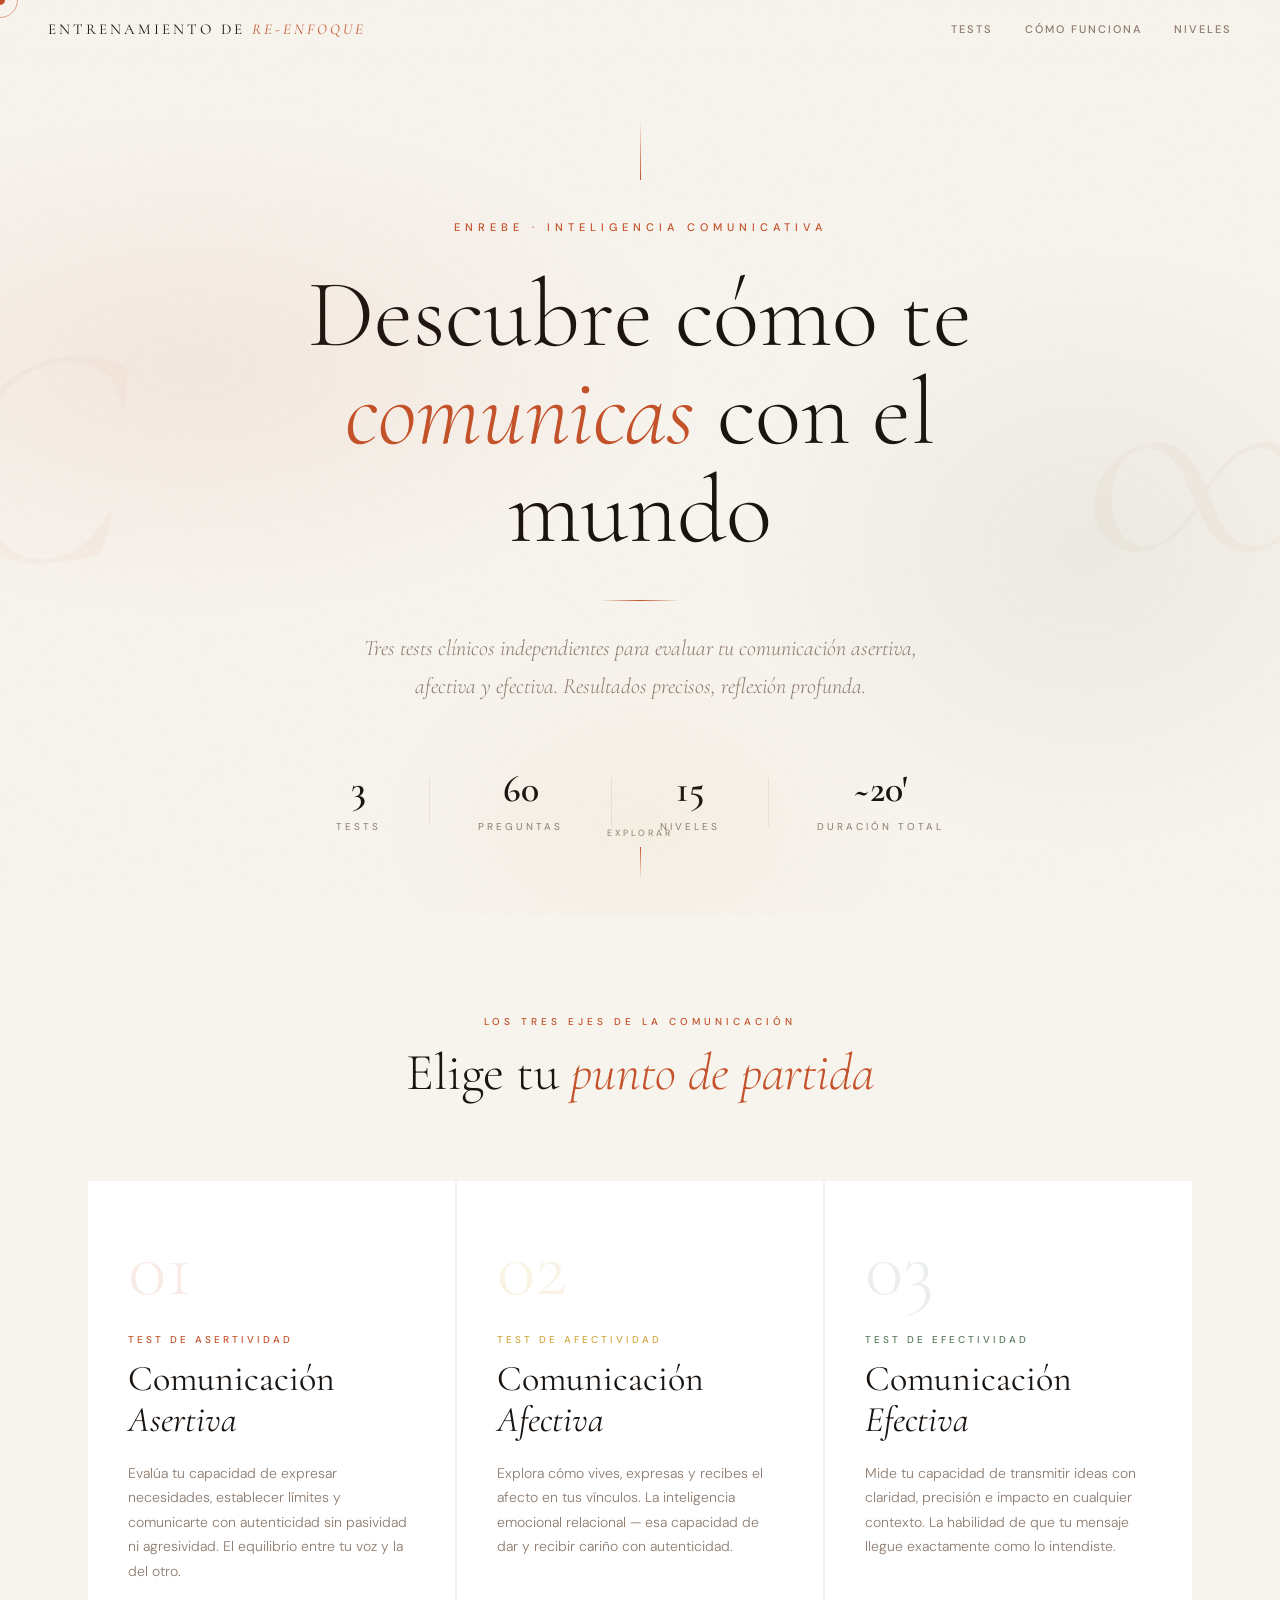
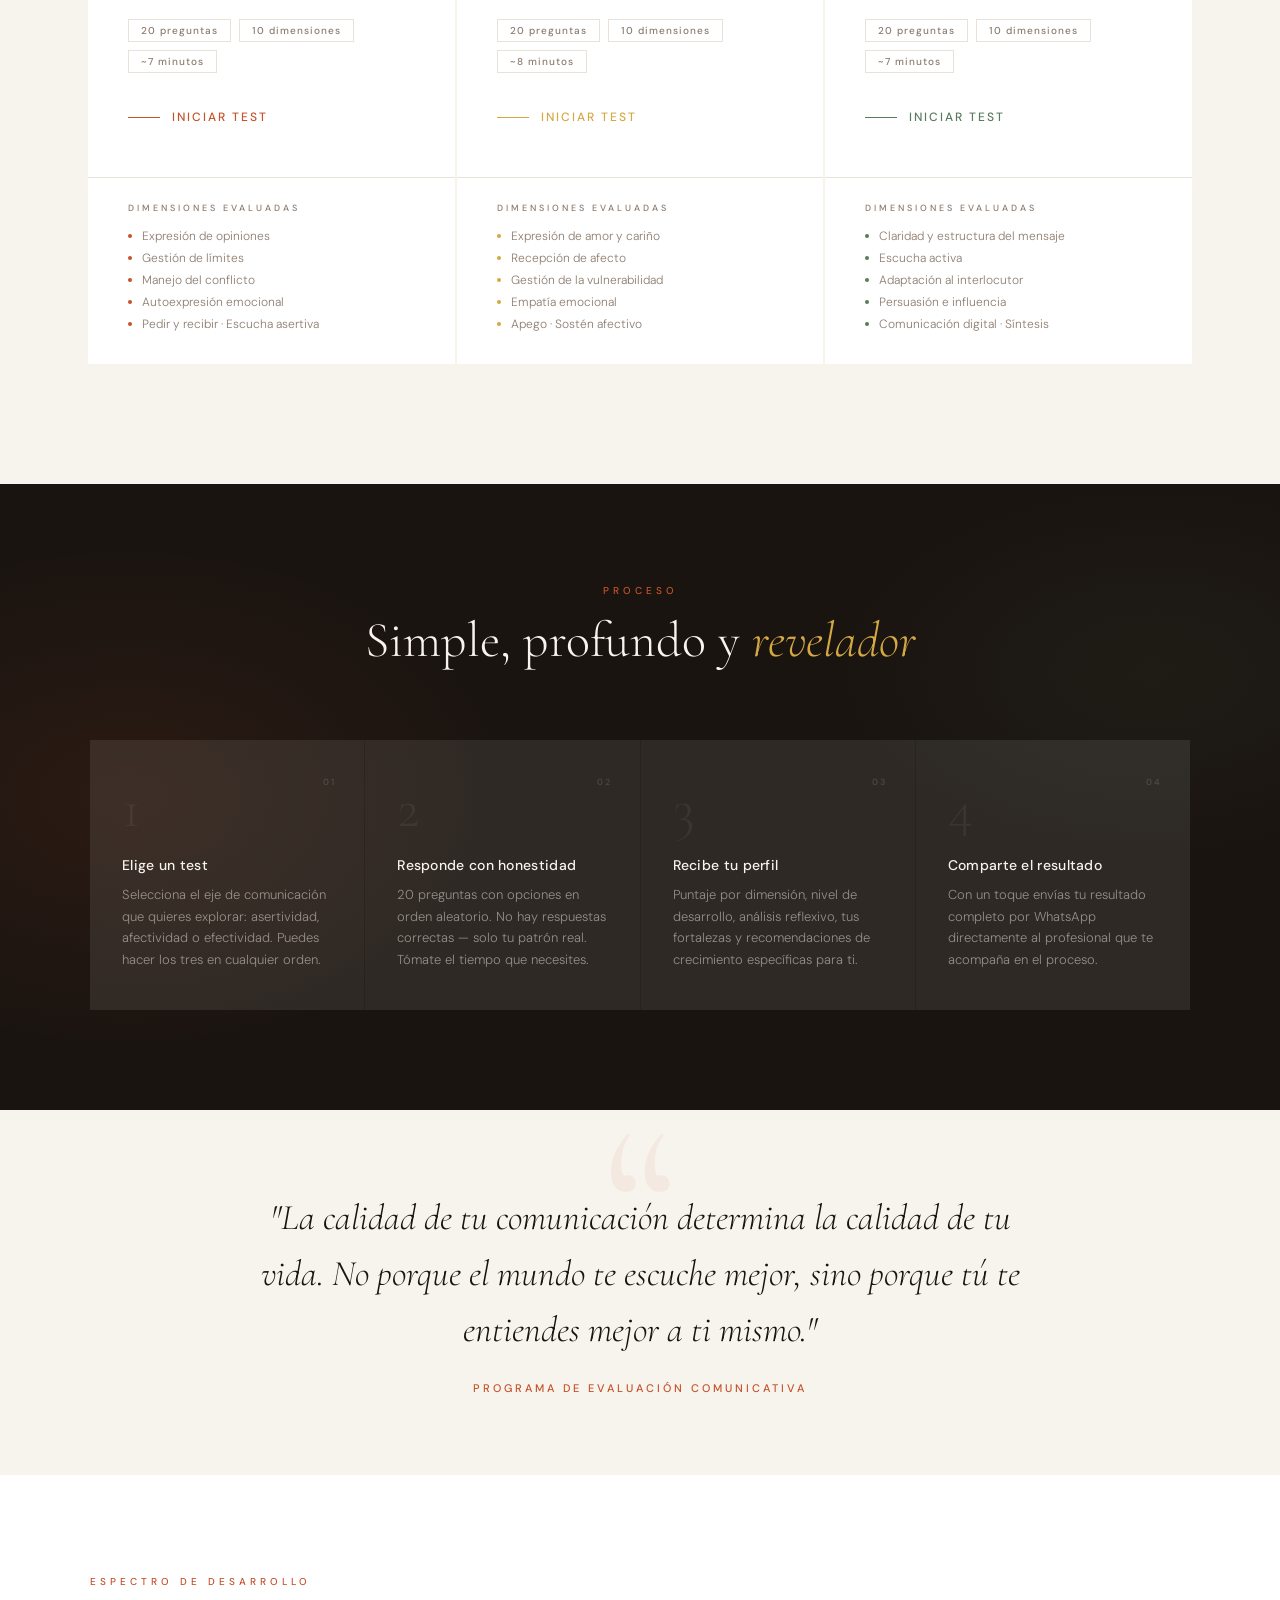
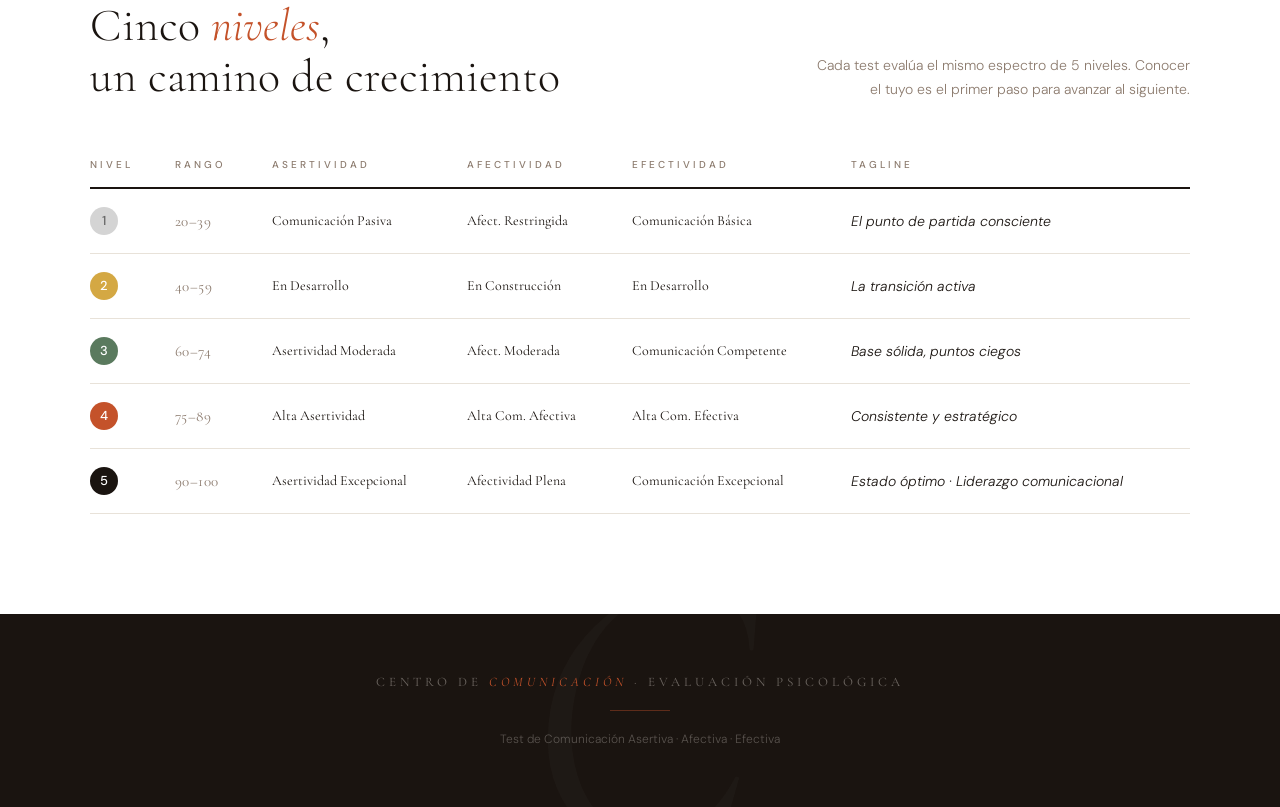
==== index.html @ 7936d334 "Add files via upload" ====
<!DOCTYPE html>
<html lang="es">
<head>
<meta charset="UTF-8">
<meta name="viewport" content="width=device-width, initial-scale=1.0">
<title>Centro de Evaluación · Comunicación</title>
<link href="https://fonts.googleapis.com/css2?family=Cormorant+Garamond:ital,wght@0,300;0,400;0,600;1,300;1,400;1,600&family=DM+Sans:opsz,wght@9..40,300;9..40,400;9..40,500&display=swap" rel="stylesheet">
<style>
  :root {
    --cream:     #F7F3ED;
    --ink:       #1A1410;
    --rust:      #C4522A;
    --sage:      #5A7A5E;
    --gold:      #D4A843;
    --mist:      #E8E2D9;
    --warm-gray: #8C7B6E;
    --white:     #FFFFFF;
  }

  *, *::before, *::after { margin: 0; padding: 0; box-sizing: border-box; }
  html { scroll-behavior: smooth; }

  body {
    font-family: 'DM Sans', sans-serif;
    background: var(--cream);
    color: var(--ink);
    overflow-x: hidden;
    cursor: none;
  }

  /* ── CUSTOM CURSOR ── */
  .cursor {
    position: fixed;
    width: 10px; height: 10px;
    background: var(--rust);
    border-radius: 50%;
    pointer-events: none;
    z-index: 9999;
    transform: translate(-50%, -50%);
    transition: transform 0.1s, width 0.3s, height 0.3s, background 0.3s;
    mix-blend-mode: multiply;
  }

  .cursor-ring {
    position: fixed;
    width: 36px; height: 36px;
    border: 1.5px solid var(--rust);
    border-radius: 50%;
    pointer-events: none;
    z-index: 9998;
    transform: translate(-50%, -50%);
    transition: transform 0.18s ease-out, width 0.3s, height 0.3s, opacity 0.3s;
    opacity: 0.5;
  }

  body:hover .cursor { opacity: 1; }

  /* ── GRAIN OVERLAY ── */
  body::before {
    content: '';
    position: fixed;
    inset: 0;
    background-image: url("data:image/svg+xml,%3Csvg viewBox='0 0 256 256' xmlns='http://www.w3.org/2000/svg'%3E%3Cfilter id='noise'%3E%3CfeTurbulence type='fractalNoise' baseFrequency='0.9' numOctaves='4' stitchTiles='stitch'/%3E%3C/filter%3E%3Crect width='100%25' height='100%25' filter='url(%23noise)' opacity='0.03'/%3E%3C/svg%3E");
    pointer-events: none;
    z-index: 1000;
    opacity: 0.4;
  }

  /* ── TOP BAR ── */
  .top-bar {
    position: fixed;
    top: 0; left: 0; right: 0;
    z-index: 100;
    display: flex;
    justify-content: space-between;
    align-items: center;
    padding: 20px 48px;
    background: rgba(247,243,237,0.85);
    backdrop-filter: blur(12px);
    border-bottom: 1px solid transparent;
    transition: border-color 0.4s;
  }

  .top-bar.scrolled { border-bottom-color: var(--mist); }

  .brand {
    font-family: 'Cormorant Garamond', serif;
    font-size: 15px;
    font-weight: 400;
    letter-spacing: 3px;
    text-transform: uppercase;
    color: var(--ink);
    text-decoration: none;
  }

  .brand em { color: var(--rust); font-style: italic; }

  .top-nav {
    display: flex;
    gap: 32px;
    align-items: center;
  }

  .top-nav a {
    font-size: 11px;
    font-weight: 500;
    letter-spacing: 2px;
    text-transform: uppercase;
    color: var(--warm-gray);
    text-decoration: none;
    transition: color 0.2s;
  }

  .top-nav a:hover { color: var(--rust); }

  /* ── HERO ── */
  .hero {
    min-height: 100vh;
    display: flex;
    flex-direction: column;
    justify-content: center;
    align-items: center;
    text-align: center;
    padding: 120px 24px 80px;
    position: relative;
    overflow: hidden;
  }

  /* Radial atmosphere */
  .hero::after {
    content: '';
    position: absolute;
    inset: 0;
    background:
      radial-gradient(ellipse 70% 50% at 15% 40%, rgba(196,82,42,0.07) 0%, transparent 55%),
      radial-gradient(ellipse 50% 60% at 85% 60%, rgba(90,122,94,0.07) 0%, transparent 55%),
      radial-gradient(ellipse 40% 40% at 50% 90%, rgba(212,168,67,0.05) 0%, transparent 50%);
    pointer-events: none;
  }

  /* Large decorative letters */
  .hero-deco {
    position: absolute;
    font-family: 'Cormorant Garamond', serif;
    font-size: clamp(180px, 25vw, 340px);
    font-weight: 300;
    font-style: italic;
    color: rgba(196,82,42,0.04);
    pointer-events: none;
    line-height: 1;
    user-select: none;
    top: 50%;
    transform: translateY(-50%);
  }

  .hero-deco.l { left: -60px; }
  .hero-deco.r { right: -40px; }

  /* Vertical ornament lines */
  .hero-line {
    width: 1px;
    height: 60px;
    background: linear-gradient(to bottom, transparent, var(--rust));
    margin: 0 auto 40px;
    opacity: 0;
    animation: fadeIn 1s 0.2s forwards;
  }

  .hero-eyebrow {
    font-size: 11px;
    font-weight: 500;
    letter-spacing: 5px;
    text-transform: uppercase;
    color: var(--rust);
    margin-bottom: 32px;
    opacity: 0;
    animation: fadeUp 0.9s 0.4s forwards;
    position: relative;
  }

  .hero-title {
    font-family: 'Cormorant Garamond', serif;
    font-size: clamp(48px, 8vw, 96px);
    font-weight: 300;
    line-height: 1.02;
    color: var(--ink);
    max-width: 820px;
    margin-bottom: 12px;
    opacity: 0;
    animation: fadeUp 0.9s 0.6s forwards;
    position: relative;
  }

  .hero-title em {
    font-style: italic;
    color: var(--rust);
  }

  .hero-divider {
    width: 80px;
    height: 1px;
    background: linear-gradient(to right, transparent, var(--rust), transparent);
    margin: 28px auto;
    opacity: 0;
    animation: fadeIn 0.9s 0.8s forwards;
  }

  .hero-sub {
    font-family: 'Cormorant Garamond', serif;
    font-size: clamp(17px, 2.5vw, 22px);
    font-style: italic;
    font-weight: 300;
    color: var(--warm-gray);
    max-width: 560px;
    line-height: 1.75;
    margin-bottom: 64px;
    opacity: 0;
    animation: fadeUp 0.9s 0.9s forwards;
    position: relative;
  }

  .hero-stats {
    display: flex;
    gap: 48px;
    align-items: center;
    opacity: 0;
    animation: fadeUp 0.9s 1.1s forwards;
    position: relative;
  }

  .stat { text-align: center; }

  .stat-num {
    font-family: 'Cormorant Garamond', serif;
    font-size: 38px;
    font-weight: 600;
    color: var(--ink);
    display: block;
    line-height: 1;
    margin-bottom: 6px;
  }

  .stat-label {
    font-size: 10px;
    letter-spacing: 3px;
    text-transform: uppercase;
    color: var(--warm-gray);
  }

  .stat-sep {
    width: 1px;
    height: 48px;
    background: var(--mist);
  }

  /* Scroll indicator */
  .scroll-hint {
    position: absolute;
    bottom: 36px;
    left: 50%;
    transform: translateX(-50%);
    display: flex;
    flex-direction: column;
    align-items: center;
    gap: 8px;
    opacity: 0;
    animation: fadeIn 1s 1.8s forwards;
  }

  .scroll-hint span {
    font-size: 9px;
    letter-spacing: 3px;
    text-transform: uppercase;
    color: var(--warm-gray);
  }

  .scroll-arrow {
    width: 1px;
    height: 32px;
    background: linear-gradient(to bottom, var(--rust), transparent);
    animation: scrollPulse 1.8s ease-in-out infinite;
  }

  /* ── TESTS SECTION ── */
  .tests-section {
    padding: 100px 48px 120px;
    max-width: 1200px;
    margin: 0 auto;
  }

  .section-header {
    text-align: center;
    margin-bottom: 80px;
  }

  .section-tag {
    font-size: 10px;
    font-weight: 500;
    letter-spacing: 4px;
    text-transform: uppercase;
    color: var(--rust);
    display: block;
    margin-bottom: 16px;
  }

  .section-title {
    font-family: 'Cormorant Garamond', serif;
    font-size: clamp(32px, 5vw, 52px);
    font-weight: 300;
    color: var(--ink);
    line-height: 1.1;
  }

  .section-title em { font-style: italic; color: var(--rust); }

  /* Cards grid */
  .cards-grid {
    display: grid;
    grid-template-columns: repeat(3, 1fr);
    gap: 2px;
  }

  /* Individual test card */
  .test-card {
    position: relative;
    background: var(--white);
    overflow: hidden;
    cursor: none;
    text-decoration: none;
    color: inherit;
    display: flex;
    flex-direction: column;
    transition: transform 0.5s cubic-bezier(0.2, 0, 0, 1);
  }

  .test-card:hover { transform: translateY(-6px); z-index: 2; }

  /* Accent top border — color per card */
  .test-card::before {
    content: '';
    position: absolute;
    top: 0; left: 0; right: 0;
    height: 4px;
    transform: scaleX(0);
    transform-origin: left;
    transition: transform 0.5s cubic-bezier(0.2, 0, 0, 1);
  }

  .test-card:hover::before { transform: scaleX(1); }

  .card-rust::before { background: var(--rust); }
  .card-gold::before { background: var(--gold); }
  .card-sage::before { background: var(--sage); }

  /* Card inner padding */
  .card-inner {
    padding: 48px 40px 52px;
    flex: 1;
    display: flex;
    flex-direction: column;
  }

  /* Card number */
  .card-num {
    font-family: 'Cormorant Garamond', serif;
    font-size: 80px;
    font-weight: 300;
    line-height: 1;
    margin-bottom: 24px;
    transition: color 0.3s;
  }

  .card-rust .card-num { color: rgba(196,82,42,0.12); }
  .card-gold .card-num { color: rgba(212,168,67,0.14); }
  .card-sage .card-num { color: rgba(90,122,94,0.12); }

  .test-card:hover .card-rust .card-num { color: rgba(196,82,42,0.22); }
  .test-card:hover .card-gold .card-num { color: rgba(212,168,67,0.24); }
  .test-card:hover .card-sage .card-num { color: rgba(90,122,94,0.22); }

  /* Card label */
  .card-label {
    font-size: 10px;
    font-weight: 500;
    letter-spacing: 3px;
    text-transform: uppercase;
    margin-bottom: 12px;
    transition: color 0.3s;
  }

  .card-rust .card-label { color: var(--rust); }
  .card-gold .card-label { color: var(--gold); }
  .card-sage .card-label { color: var(--sage); }

  /* Card title */
  .card-title {
    font-family: 'Cormorant Garamond', serif;
    font-size: clamp(26px, 3vw, 36px);
    font-weight: 400;
    line-height: 1.15;
    color: var(--ink);
    margin-bottom: 20px;
  }

  .card-title em { font-style: italic; }

  /* Card description */
  .card-desc {
    font-size: 14px;
    font-weight: 300;
    color: var(--warm-gray);
    line-height: 1.75;
    flex: 1;
    margin-bottom: 36px;
  }

  /* Card meta pills */
  .card-meta {
    display: flex;
    gap: 8px;
    flex-wrap: wrap;
    margin-bottom: 36px;
  }

  .meta-tag {
    font-size: 10px;
    font-weight: 500;
    letter-spacing: 1px;
    padding: 4px 12px;
    border: 1px solid var(--mist);
    color: var(--warm-gray);
  }

  /* Card CTA */
  .card-cta {
    display: flex;
    align-items: center;
    gap: 12px;
    font-size: 12px;
    font-weight: 500;
    letter-spacing: 2px;
    text-transform: uppercase;
  }

  .card-rust .card-cta { color: var(--rust); }
  .card-gold .card-cta { color: var(--gold); }
  .card-sage .card-cta { color: var(--sage); }

  .cta-line {
    height: 1px;
    width: 32px;
    transition: width 0.4s cubic-bezier(0.2, 0, 0, 1);
  }

  .card-rust .cta-line { background: var(--rust); }
  .card-gold .cta-line { background: var(--gold); }
  .card-sage .cta-line { background: var(--sage); }

  .test-card:hover .cta-line { width: 56px; }

  /* Card dimensions list */
  .card-dims {
    border-top: 1px solid var(--mist);
    padding: 24px 40px 32px;
  }

  .dims-title {
    font-size: 9px;
    font-weight: 500;
    letter-spacing: 3px;
    text-transform: uppercase;
    color: var(--warm-gray);
    margin-bottom: 14px;
  }

  .dims-list {
    display: flex;
    flex-direction: column;
    gap: 6px;
  }

  .dim-item {
    display: flex;
    align-items: center;
    gap: 10px;
    font-size: 12px;
    color: var(--warm-gray);
    font-weight: 300;
  }

  .dim-dot {
    width: 4px; height: 4px;
    border-radius: 50%;
    flex-shrink: 0;
  }

  .card-rust .dim-dot { background: var(--rust); }
  .card-gold .dim-dot { background: var(--gold); }
  .card-sage .dim-dot { background: var(--sage); }

  /* ── HOW IT WORKS ── */
  .how-section {
    background: var(--ink);
    padding: 100px 48px;
    position: relative;
    overflow: hidden;
  }

  .how-section::before {
    content: '';
    position: absolute;
    inset: 0;
    background:
      radial-gradient(ellipse 60% 80% at 10% 50%, rgba(196,82,42,0.1) 0%, transparent 50%),
      radial-gradient(ellipse 50% 60% at 90% 30%, rgba(90,122,94,0.08) 0%, transparent 50%);
    pointer-events: none;
  }

  .how-inner {
    max-width: 1100px;
    margin: 0 auto;
    position: relative;
  }

  .how-header {
    text-align: center;
    margin-bottom: 72px;
  }

  .how-tag {
    font-size: 10px;
    font-weight: 500;
    letter-spacing: 4px;
    text-transform: uppercase;
    color: var(--rust);
    display: block;
    margin-bottom: 16px;
  }

  .how-title {
    font-family: 'Cormorant Garamond', serif;
    font-size: clamp(30px, 4.5vw, 50px);
    font-weight: 300;
    color: var(--cream);
    line-height: 1.1;
  }

  .how-title em { font-style: italic; color: var(--gold); }

  .steps-row {
    display: grid;
    grid-template-columns: repeat(4, 1fr);
    gap: 1px;
    background: rgba(255,255,255,0.06);
  }

  .step-block {
    background: rgba(255,255,255,0.03);
    padding: 40px 32px;
    position: relative;
    transition: background 0.3s;
  }

  .step-block:hover { background: rgba(255,255,255,0.07); }

  .step-n {
    font-family: 'Cormorant Garamond', serif;
    font-size: 56px;
    font-weight: 300;
    color: rgba(255,255,255,0.06);
    line-height: 1;
    margin-bottom: 20px;
  }

  .step-title {
    font-size: 14px;
    font-weight: 500;
    color: var(--cream);
    margin-bottom: 10px;
    letter-spacing: 0.3px;
  }

  .step-desc {
    font-size: 13px;
    font-weight: 300;
    color: rgba(232,226,217,0.55);
    line-height: 1.65;
  }

  .step-block::after {
    content: attr(data-num);
    position: absolute;
    top: 36px; right: 28px;
    font-size: 9px;
    font-weight: 500;
    letter-spacing: 2px;
    color: rgba(255,255,255,0.15);
  }

  /* ── QUOTE BAND ── */
  .quote-band {
    padding: 80px 48px;
    background: var(--cream);
    text-align: center;
    position: relative;
  }

  .quote-band::before {
    content: '\201C';
    position: absolute;
    font-family: 'Cormorant Garamond', serif;
    font-size: 240px;
    font-weight: 300;
    color: rgba(196,82,42,0.06);
    top: -20px;
    left: 50%;
    transform: translateX(-50%);
    line-height: 1;
    pointer-events: none;
  }

  .quote-text {
    font-family: 'Cormorant Garamond', serif;
    font-size: clamp(22px, 3.5vw, 36px);
    font-style: italic;
    font-weight: 300;
    color: var(--ink);
    max-width: 760px;
    margin: 0 auto 24px;
    line-height: 1.55;
    position: relative;
  }

  .quote-author {
    font-size: 11px;
    font-weight: 500;
    letter-spacing: 3px;
    text-transform: uppercase;
    color: var(--rust);
  }

  /* ── LEVELS SECTION ── */
  .levels-section {
    padding: 100px 48px;
    background: var(--white);
  }

  .levels-inner {
    max-width: 1100px;
    margin: 0 auto;
  }

  .levels-header {
    display: flex;
    justify-content: space-between;
    align-items: flex-end;
    margin-bottom: 56px;
    gap: 32px;
  }

  .levels-header-left .section-tag { margin-bottom: 12px; }

  .levels-title {
    font-family: 'Cormorant Garamond', serif;
    font-size: clamp(28px, 4vw, 46px);
    font-weight: 300;
    color: var(--ink);
    line-height: 1.1;
  }

  .levels-title em { font-style: italic; color: var(--rust); }

  .levels-desc {
    font-size: 14px;
    font-weight: 300;
    color: var(--warm-gray);
    max-width: 380px;
    line-height: 1.75;
    text-align: right;
  }

  .levels-table {
    width: 100%;
    border-collapse: collapse;
  }

  .levels-table thead tr {
    border-bottom: 2px solid var(--ink);
  }

  .levels-table th {
    font-size: 10px;
    font-weight: 500;
    letter-spacing: 3px;
    text-transform: uppercase;
    color: var(--warm-gray);
    padding: 0 16px 16px;
    text-align: left;
  }

  .levels-table th:first-child { padding-left: 0; }

  .levels-table tbody tr {
    border-bottom: 1px solid var(--mist);
    transition: background 0.2s;
  }

  .levels-table tbody tr:hover { background: var(--cream); }

  .levels-table td {
    padding: 18px 16px;
    font-size: 14px;
    color: var(--ink);
    vertical-align: middle;
  }

  .levels-table td:first-child { padding-left: 0; }

  .level-num-badge {
    display: inline-flex;
    align-items: center;
    justify-content: center;
    width: 28px; height: 28px;
    border-radius: 50%;
    font-size: 13px;
    font-weight: 500;
    color: white;
  }

  .range-pill {
    display: inline-block;
    font-family: 'Cormorant Garamond', serif;
    font-size: 15px;
    font-weight: 400;
    color: var(--warm-gray);
    letter-spacing: 0.5px;
  }

  .level-name-cell {
    font-family: 'Cormorant Garamond', serif;
    font-size: 17px;
    font-weight: 400;
  }

  .level-desc-cell {
    font-size: 13px;
    font-weight: 300;
    color: var(--warm-gray);
    font-style: italic;
  }

  /* ── FOOTER ── */
  .footer {
    background: var(--ink);
    padding: 60px 48px;
    text-align: center;
    position: relative;
    overflow: hidden;
  }

  .footer::before {
    content: 'C';
    position: absolute;
    font-family: 'Cormorant Garamond', serif;
    font-size: 400px;
    font-weight: 300;
    font-style: italic;
    color: rgba(255,255,255,0.02);
    top: 50%; left: 50%;
    transform: translate(-50%,-50%);
    pointer-events: none;
    line-height: 1;
  }

  .footer-brand {
    font-family: 'Cormorant Garamond', serif;
    font-size: 13px;
    letter-spacing: 4px;
    text-transform: uppercase;
    color: rgba(232,226,217,0.4);
    margin-bottom: 12px;
    position: relative;
  }

  .footer-brand em { color: var(--rust); font-style: italic; }

  .footer-line {
    width: 60px;
    height: 1px;
    background: rgba(196,82,42,0.4);
    margin: 20px auto;
  }

  .footer-note {
    font-size: 12px;
    font-weight: 300;
    color: rgba(232,226,217,0.3);
    position: relative;
  }

  /* ── ANIMATIONS ── */
  @keyframes fadeUp {
    from { opacity: 0; transform: translateY(24px); }
    to   { opacity: 1; transform: translateY(0); }
  }

  @keyframes fadeIn {
    from { opacity: 0; }
    to   { opacity: 1; }
  }

  @keyframes scrollPulse {
    0%, 100% { opacity: 0.3; transform: scaleY(0.8); }
    50%       { opacity: 1;   transform: scaleY(1); }
  }

  /* Reveal on scroll */
  .reveal {
    opacity: 0;
    transform: translateY(32px);
    transition: opacity 0.8s cubic-bezier(0.2,0,0,1), transform 0.8s cubic-bezier(0.2,0,0,1);
  }

  .reveal.visible {
    opacity: 1;
    transform: translateY(0);
  }

  .reveal-delay-1 { transition-delay: 0.1s; }
  .reveal-delay-2 { transition-delay: 0.2s; }
  .reveal-delay-3 { transition-delay: 0.3s; }

  /* ── RESPONSIVE ── */
  @media (max-width: 900px) {
    .cards-grid { grid-template-columns: 1fr; gap: 2px; }
    .steps-row  { grid-template-columns: repeat(2, 1fr); }
    .levels-header { flex-direction: column; align-items: flex-start; }
    .levels-desc { text-align: left; }
    .top-nav { display: none; }
    .tests-section, .how-section, .levels-section { padding: 72px 24px; }
  }

  @media (max-width: 560px) {
    .hero-stats { gap: 24px; flex-wrap: wrap; justify-content: center; }
    .steps-row { grid-template-columns: 1fr; }
    .top-bar { padding: 18px 24px; }
    body { cursor: auto; }
    .cursor, .cursor-ring { display: none; }
  }
</style>
</head>
<body>

<!-- Custom cursor -->
<div class="cursor" id="cursor"></div>
<div class="cursor-ring" id="cursorRing"></div>

<!-- TOP BAR -->
<nav class="top-bar" id="topBar">
  <a class="brand" href="#">Entrenamiento de <em>Re-Enfoque</em></a>
  <div class="top-nav">
    <a href="#tests">Tests</a>
    <a href="#como-funciona">Cómo funciona</a>
    <a href="#niveles">Niveles</a>
  </div>
</nav>

<!-- ══════════════ HERO ══════════════ -->
<section class="hero">
  <div class="hero-deco l">C</div>
  <div class="hero-deco r">∞</div>

  <div class="hero-line"></div>

  <p class="hero-eyebrow">ENREBE · Inteligencia Comunicativa</p>

  <h1 class="hero-title">
    Descubre cómo te<br>
    <em>comunicas</em> con el mundo
  </h1>

  <div class="hero-divider"></div>

  <p class="hero-sub">
    Tres tests clínicos independientes para evaluar tu comunicación asertiva,
    afectiva y efectiva. Resultados precisos, reflexión profunda.
  </p>

  <div class="hero-stats">
    <div class="stat">
      <span class="stat-num">3</span>
      <span class="stat-label">Tests</span>
    </div>
    <div class="stat-sep"></div>
    <div class="stat">
      <span class="stat-num">60</span>
      <span class="stat-label">Preguntas</span>
    </div>
    <div class="stat-sep"></div>
    <div class="stat">
      <span class="stat-num">15</span>
      <span class="stat-label">Niveles</span>
    </div>
    <div class="stat-sep"></div>
    <div class="stat">
      <span class="stat-num">~20'</span>
      <span class="stat-label">Duración total</span>
    </div>
  </div>

  <div class="scroll-hint">
    <span>Explorar</span>
    <div class="scroll-arrow"></div>
  </div>
</section>

<!-- ══════════════ TESTS ══════════════ -->
<section class="tests-section" id="tests">
  <div class="section-header reveal">
    <span class="section-tag">Los tres ejes de la comunicación</span>
    <h2 class="section-title">Elige tu <em>punto de partida</em></h2>
  </div>

  <div class="cards-grid">

    <!-- CARD 1: ASERTIVIDAD -->
    <a class="test-card card-rust reveal reveal-delay-1" href="test-asertividad-whatsapp.html">
      <div class="card-inner">
        <div class="card-num">01</div>
        <p class="card-label">Test de Asertividad</p>
        <h3 class="card-title">Comunicación<br><em>Asertiva</em></h3>
        <p class="card-desc">
          Evalúa tu capacidad de expresar necesidades, establecer límites y comunicarte
          con autenticidad sin pasividad ni agresividad. El equilibrio entre tu voz y la del otro.
        </p>
        <div class="card-meta">
          <span class="meta-tag">20 preguntas</span>
          <span class="meta-tag">10 dimensiones</span>
          <span class="meta-tag">~7 minutos</span>
        </div>
        <div class="card-cta">
          <div class="cta-line"></div>
          Iniciar test
        </div>
      </div>
      <div class="card-dims">
        <p class="dims-title">Dimensiones evaluadas</p>
        <div class="dims-list">
          <div class="dim-item"><div class="dim-dot"></div>Expresión de opiniones</div>
          <div class="dim-item"><div class="dim-dot"></div>Gestión de límites</div>
          <div class="dim-item"><div class="dim-dot"></div>Manejo del conflicto</div>
          <div class="dim-item"><div class="dim-dot"></div>Autoexpresión emocional</div>
          <div class="dim-item"><div class="dim-dot"></div>Pedir y recibir · Escucha asertiva</div>
        </div>
      </div>
    </a>

    <!-- CARD 2: AFECTIVIDAD -->
    <a class="test-card card-gold reveal reveal-delay-2" href="test-comunicacion-afectiva-whatsapp.html">
      <div class="card-inner">
        <div class="card-num">02</div>
        <p class="card-label">Test de Afectividad</p>
        <h3 class="card-title">Comunicación<br><em>Afectiva</em></h3>
        <p class="card-desc">
          Explora cómo vives, expresas y recibes el afecto en tus vínculos. La inteligencia
          emocional relacional — esa capacidad de dar y recibir cariño con autenticidad.
        </p>
        <div class="card-meta">
          <span class="meta-tag">20 preguntas</span>
          <span class="meta-tag">10 dimensiones</span>
          <span class="meta-tag">~8 minutos</span>
        </div>
        <div class="card-cta">
          <div class="cta-line"></div>
          Iniciar test
        </div>
      </div>
      <div class="card-dims">
        <p class="dims-title">Dimensiones evaluadas</p>
        <div class="dims-list">
          <div class="dim-item"><div class="dim-dot"></div>Expresión de amor y cariño</div>
          <div class="dim-item"><div class="dim-dot"></div>Recepción de afecto</div>
          <div class="dim-item"><div class="dim-dot"></div>Gestión de la vulnerabilidad</div>
          <div class="dim-item"><div class="dim-dot"></div>Empatía emocional</div>
          <div class="dim-item"><div class="dim-dot"></div>Apego · Sostén afectivo</div>
        </div>
      </div>
    </a>

    <!-- CARD 3: EFECTIVIDAD -->
    <a class="test-card card-sage reveal reveal-delay-3" href="test-comunicacion-efectiva-whatsapp.html">
      <div class="card-inner">
        <div class="card-num">03</div>
        <p class="card-label">Test de Efectividad</p>
        <h3 class="card-title">Comunicación<br><em>Efectiva</em></h3>
        <p class="card-desc">
          Mide tu capacidad de transmitir ideas con claridad, precisión e impacto en
          cualquier contexto. La habilidad de que tu mensaje llegue exactamente como lo intendiste.
        </p>
        <div class="card-meta">
          <span class="meta-tag">20 preguntas</span>
          <span class="meta-tag">10 dimensiones</span>
          <span class="meta-tag">~7 minutos</span>
        </div>
        <div class="card-cta">
          <div class="cta-line"></div>
          Iniciar test
        </div>
      </div>
      <div class="card-dims">
        <p class="dims-title">Dimensiones evaluadas</p>
        <div class="dims-list">
          <div class="dim-item"><div class="dim-dot"></div>Claridad y estructura del mensaje</div>
          <div class="dim-item"><div class="dim-dot"></div>Escucha activa</div>
          <div class="dim-item"><div class="dim-dot"></div>Adaptación al interlocutor</div>
          <div class="dim-item"><div class="dim-dot"></div>Persuasión e influencia</div>
          <div class="dim-item"><div class="dim-dot"></div>Comunicación digital · Síntesis</div>
        </div>
      </div>
    </a>

  </div>
</section>

<!-- ══════════════ HOW IT WORKS ══════════════ -->
<section class="how-section" id="como-funciona">
  <div class="how-inner">
    <div class="how-header reveal">
      <span class="how-tag">Proceso</span>
      <h2 class="how-title">Simple, profundo y <em>revelador</em></h2>
    </div>

    <div class="steps-row">
      <div class="step-block reveal reveal-delay-1" data-num="01">
        <div class="step-n">1</div>
        <h4 class="step-title">Elige un test</h4>
        <p class="step-desc">Selecciona el eje de comunicación que quieres explorar: asertividad, afectividad o efectividad. Puedes hacer los tres en cualquier orden.</p>
      </div>
      <div class="step-block reveal reveal-delay-2" data-num="02">
        <div class="step-n">2</div>
        <h4 class="step-title">Responde con honestidad</h4>
        <p class="step-desc">20 preguntas con opciones en orden aleatorio. No hay respuestas correctas — solo tu patrón real. Tómate el tiempo que necesites.</p>
      </div>
      <div class="step-block reveal reveal-delay-3" data-num="03">
        <div class="step-n">3</div>
        <h4 class="step-title">Recibe tu perfil</h4>
        <p class="step-desc">Puntaje por dimensión, nivel de desarrollo, análisis reflexivo, tus fortalezas y recomendaciones de crecimiento específicas para ti.</p>
      </div>
      <div class="step-block reveal" style="transition-delay:0.4s" data-num="04">
        <div class="step-n">4</div>
        <h4 class="step-title">Comparte el resultado</h4>
        <p class="step-desc">Con un toque envías tu resultado completo por WhatsApp directamente al profesional que te acompaña en el proceso.</p>
      </div>
    </div>
  </div>
</section>

<!-- ══════════════ QUOTE ══════════════ -->
<div class="quote-band">
  <p class="quote-text reveal">
    "La calidad de tu comunicación determina la calidad de tu vida. No porque el mundo te escuche mejor, sino porque tú te entiendes mejor a ti mismo."
  </p>
  <p class="quote-author reveal">Programa de Evaluación Comunicativa</p>
</div>

<!-- ══════════════ LEVELS ══════════════ -->
<section class="levels-section" id="niveles">
  <div class="levels-inner">
    <div class="levels-header reveal">
      <div class="levels-header-left">
        <span class="section-tag">Espectro de desarrollo</span>
        <h2 class="levels-title">Cinco <em>niveles</em>,<br>un camino de crecimiento</h2>
      </div>
      <p class="levels-desc">Cada test evalúa el mismo espectro de 5 niveles. Conocer el tuyo es el primer paso para avanzar al siguiente.</p>
    </div>

    <table class="levels-table reveal">
      <thead>
        <tr>
          <th>Nivel</th>
          <th>Rango</th>
          <th>Asertividad</th>
          <th>Afectividad</th>
          <th>Efectividad</th>
          <th>Tagline</th>
        </tr>
      </thead>
      <tbody>
        <tr>
          <td><span class="level-num-badge" style="background:#D4D4D4;color:#666;">1</span></td>
          <td><span class="range-pill">20–39</span></td>
          <td class="level-name-cell">Comunicación Pasiva</td>
          <td class="level-name-cell">Afect. Restringida</td>
          <td class="level-name-cell">Comunicación Básica</td>
          <td class="level-desc-cell">El punto de partida consciente</td>
        </tr>
        <tr>
          <td><span class="level-num-badge" style="background:#D4A843;color:white;">2</span></td>
          <td><span class="range-pill">40–59</span></td>
          <td class="level-name-cell">En Desarrollo</td>
          <td class="level-name-cell">En Construcción</td>
          <td class="level-name-cell">En Desarrollo</td>
          <td class="level-desc-cell">La transición activa</td>
        </tr>
        <tr>
          <td><span class="level-num-badge" style="background:#5A7A5E;color:white;">3</span></td>
          <td><span class="range-pill">60–74</span></td>
          <td class="level-name-cell">Asertividad Moderada</td>
          <td class="level-name-cell">Afect. Moderada</td>
          <td class="level-name-cell">Comunicación Competente</td>
          <td class="level-desc-cell">Base sólida, puntos ciegos</td>
        </tr>
        <tr>
          <td><span class="level-num-badge" style="background:#C4522A;color:white;">4</span></td>
          <td><span class="range-pill">75–89</span></td>
          <td class="level-name-cell">Alta Asertividad</td>
          <td class="level-name-cell">Alta Com. Afectiva</td>
          <td class="level-name-cell">Alta Com. Efectiva</td>
          <td class="level-desc-cell">Consistente y estratégico</td>
        </tr>
        <tr>
          <td><span class="level-num-badge" style="background:#1A1410;color:white;">5</span></td>
          <td><span class="range-pill">90–100</span></td>
          <td class="level-name-cell">Asertividad Excepcional</td>
          <td class="level-name-cell">Afectividad Plena</td>
          <td class="level-name-cell">Comunicación Excepcional</td>
          <td class="level-desc-cell">Estado óptimo · Liderazgo comunicacional</td>
        </tr>
      </tbody>
    </table>
  </div>
</section>

<!-- ══════════════ FOOTER ══════════════ -->
<footer class="footer">
  <p class="footer-brand">Centro de <em>Comunicación</em> · Evaluación Psicológica</p>
  <div class="footer-line"></div>
  <p class="footer-note">Test de Comunicación Asertiva · Afectiva · Efectiva</p>
</footer>

<script>
  // ── Custom cursor ──
  const cursor = document.getElementById('cursor');
  const ring   = document.getElementById('cursorRing');
  let mx = 0, my = 0, rx = 0, ry = 0;

  document.addEventListener('mousemove', e => { mx = e.clientX; my = e.clientY; });

  function animCursor() {
    cursor.style.left = mx + 'px';
    cursor.style.top  = my + 'px';
    rx += (mx - rx) * 0.12;
    ry += (my - ry) * 0.12;
    ring.style.left = rx + 'px';
    ring.style.top  = ry + 'px';
    requestAnimationFrame(animCursor);
  }
  animCursor();

  document.querySelectorAll('a, button').forEach(el => {
    el.addEventListener('mouseenter', () => {
      cursor.style.transform = 'translate(-50%,-50%) scale(2.5)';
      ring.style.opacity = '0.2';
    });
    el.addEventListener('mouseleave', () => {
      cursor.style.transform = 'translate(-50%,-50%) scale(1)';
      ring.style.opacity = '0.5';
    });
  });

  // ── Scroll: top-bar border ──
  window.addEventListener('scroll', () => {
    document.getElementById('topBar').classList.toggle('scrolled', window.scrollY > 60);
  });

  // ── Reveal on scroll ──
  const revealEls = document.querySelectorAll('.reveal');
  const io = new IntersectionObserver(entries => {
    entries.forEach(e => {
      if (e.isIntersecting) { e.target.classList.add('visible'); io.unobserve(e.target); }
    });
  }, { threshold: 0.12 });
  revealEls.forEach(el => io.observe(el));
</script>
</body>
</html>
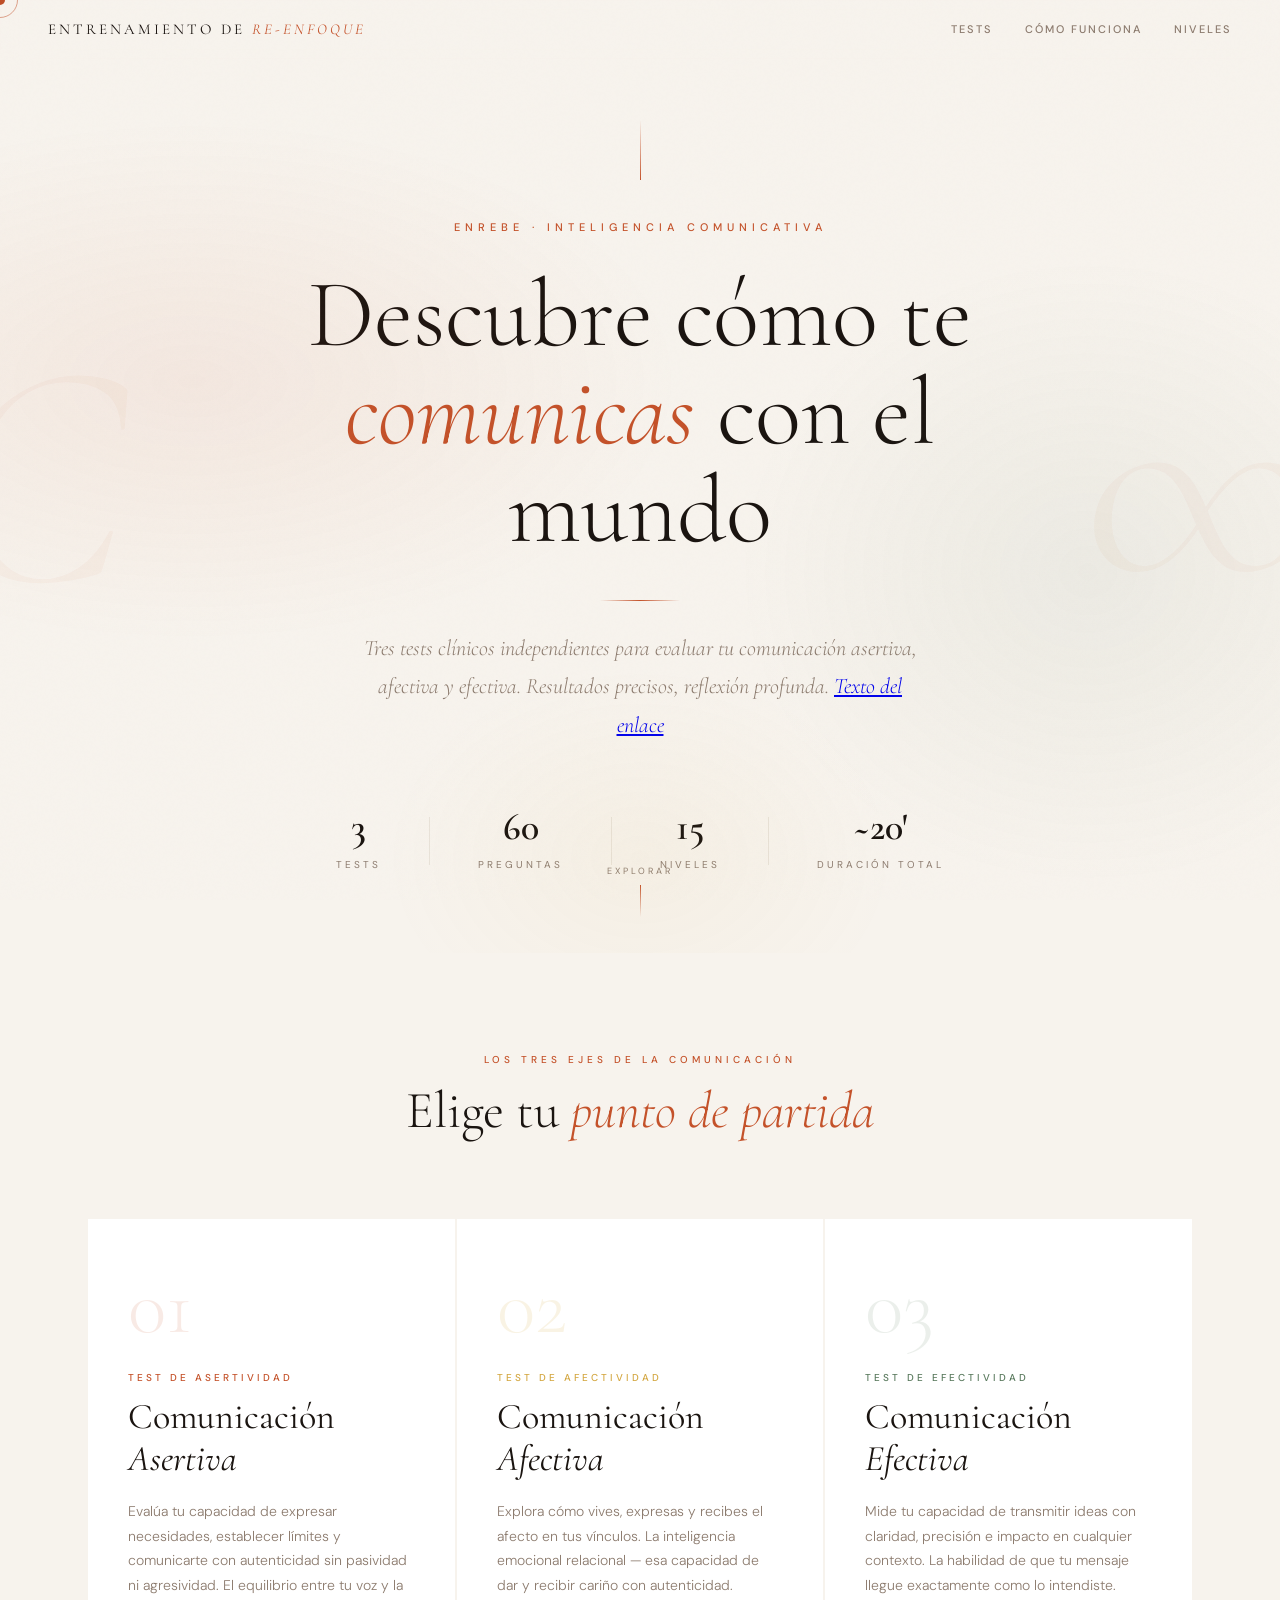
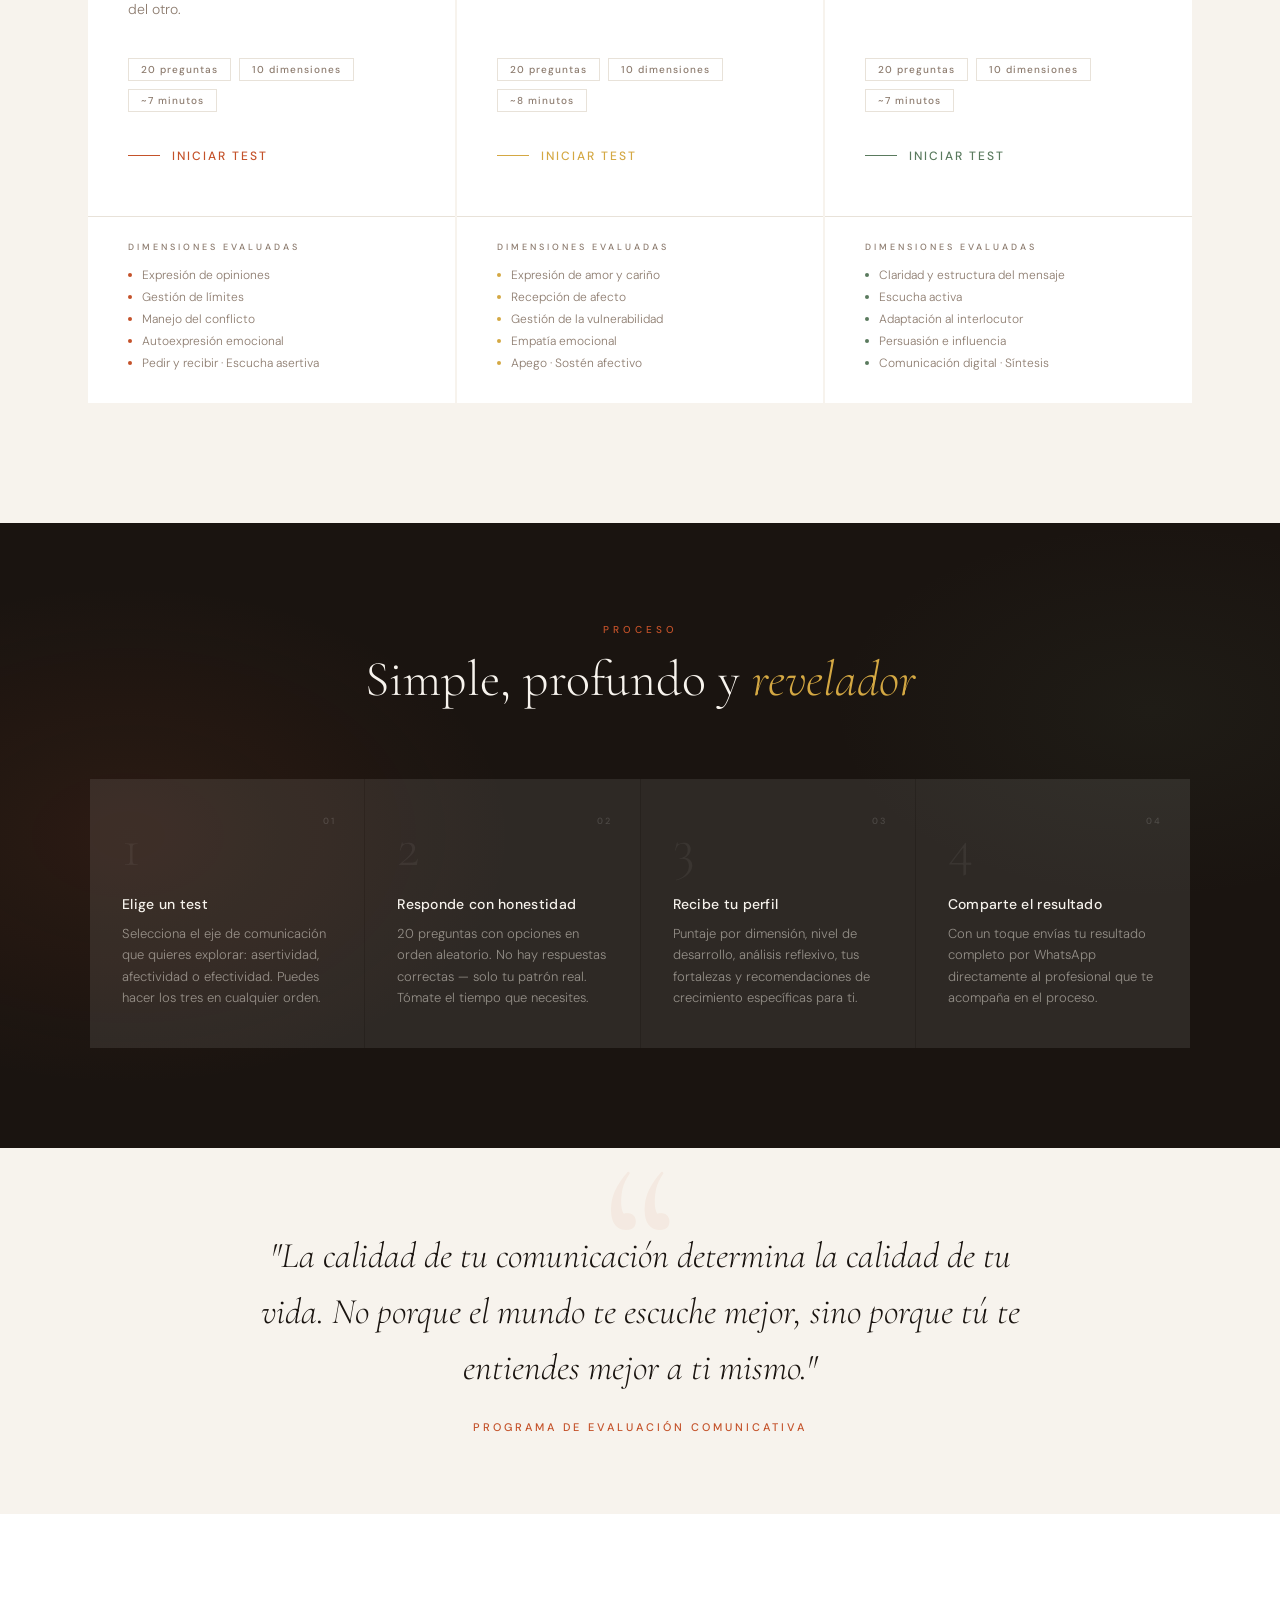
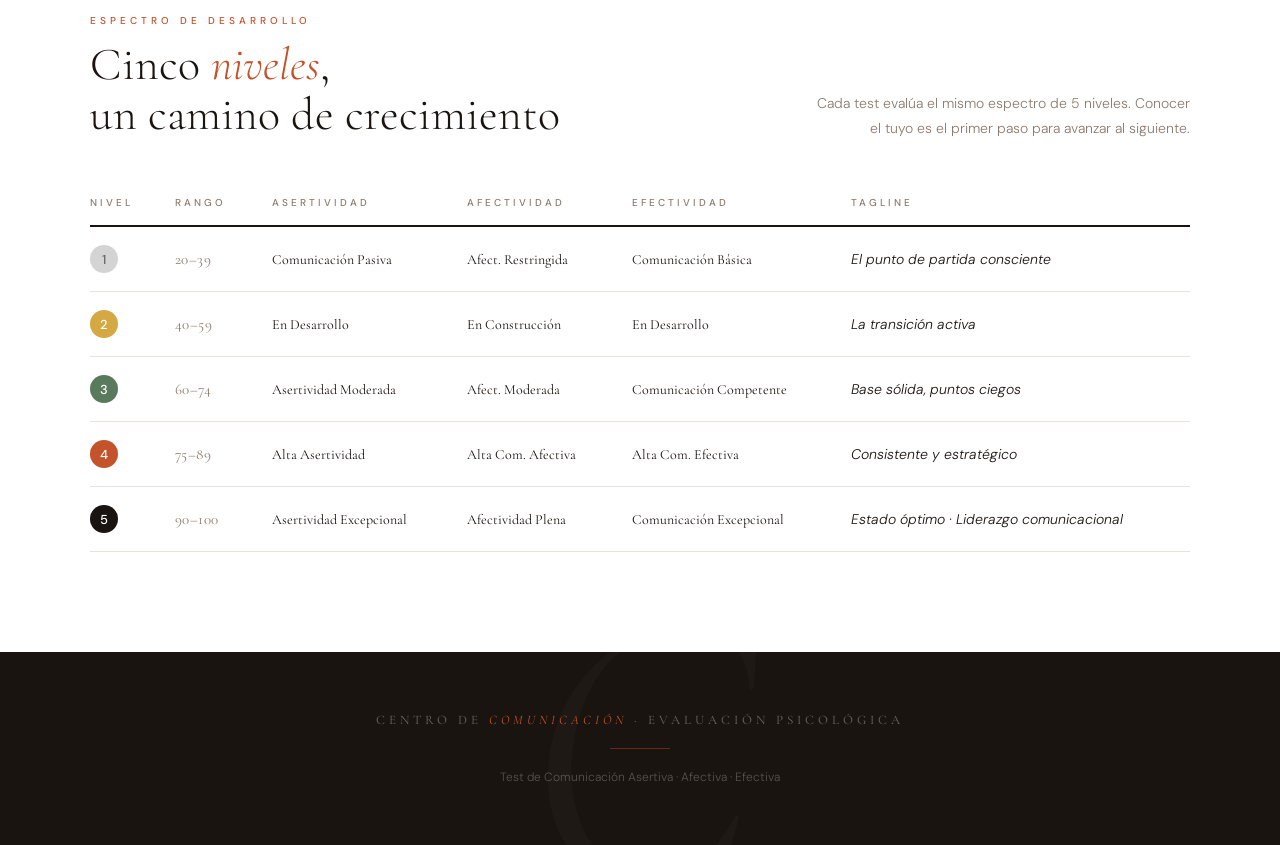
==== commit aeffb18d: "Update index.html" ====
--- a/index.html
+++ b/index.html
@@ -884,6 +884,7 @@
   <p class="hero-sub">
     Tres tests clínicos independientes para evaluar tu comunicación asertiva,
     afectiva y efectiva. Resultados precisos, reflexión profunda.
+    <a href="https://enrebe.github.io/test/index.php">Texto del enlace</a>
   </p>
 
   <div class="hero-stats">
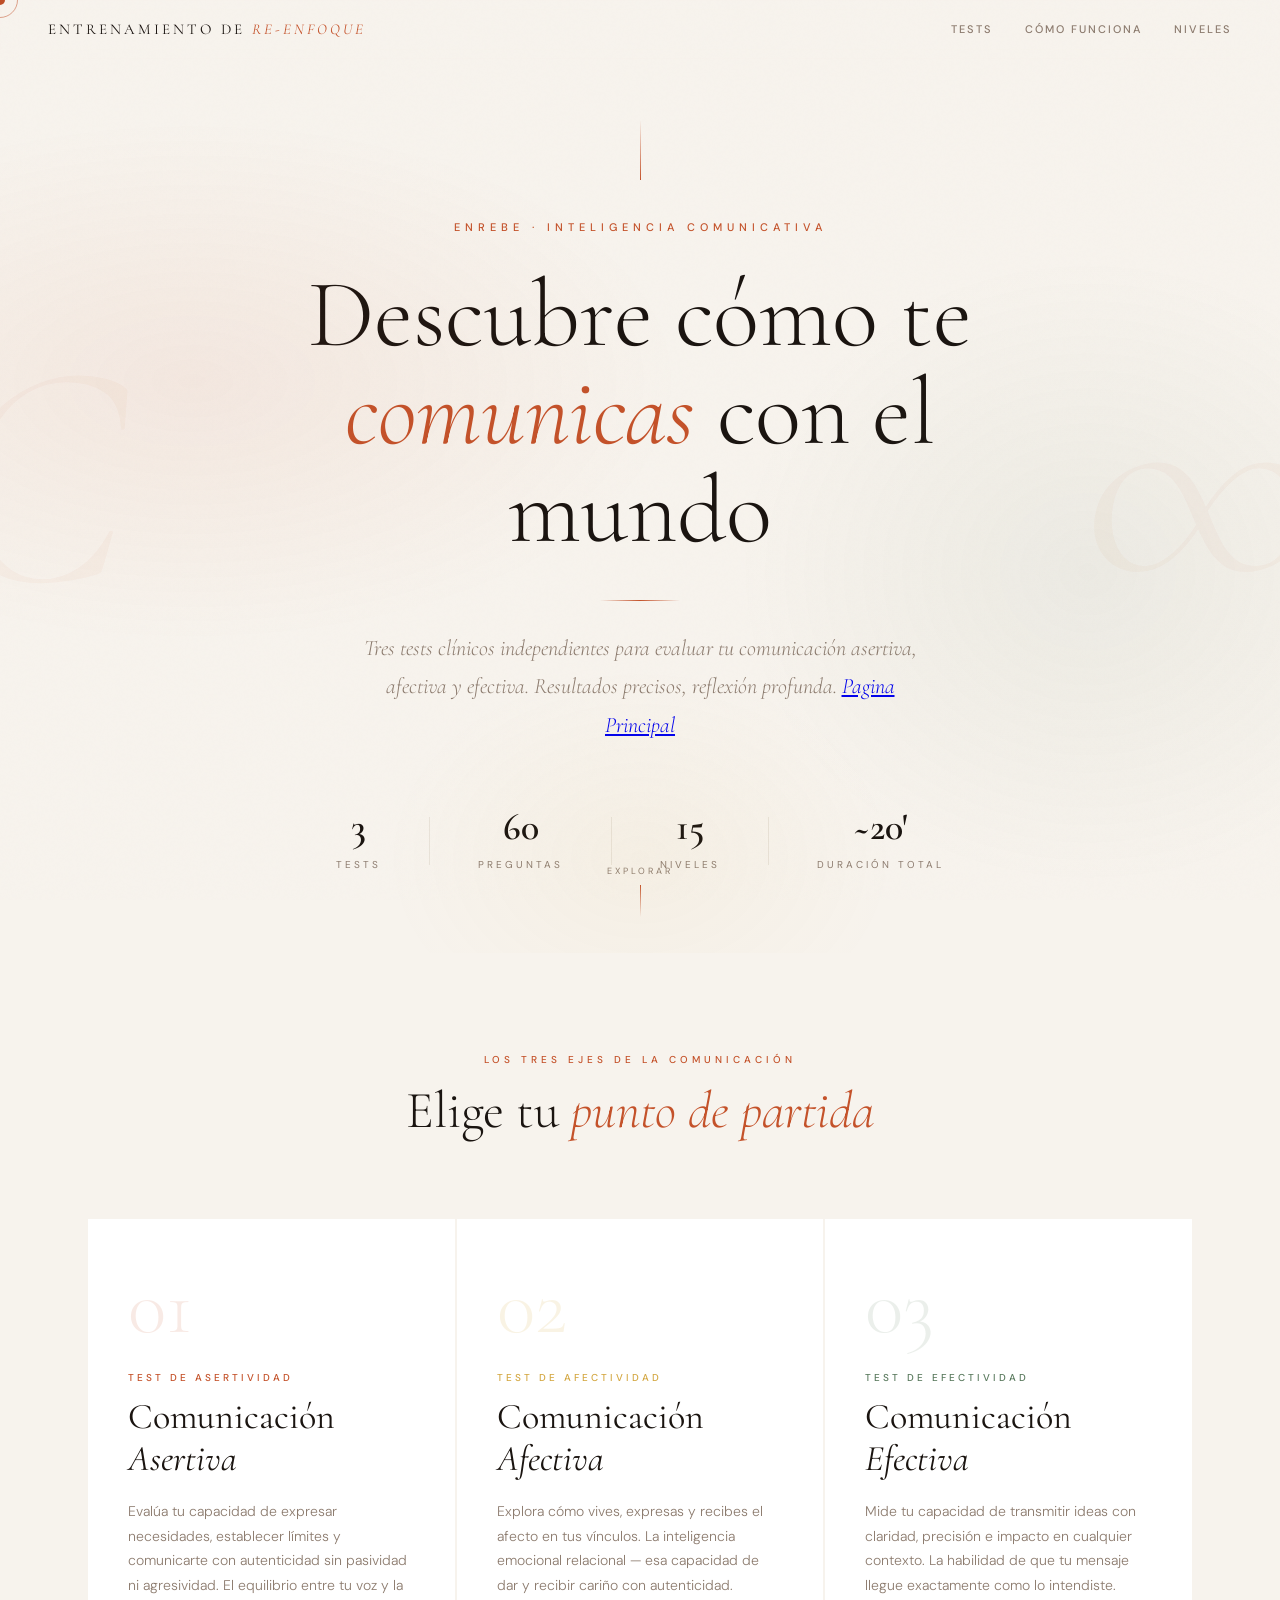
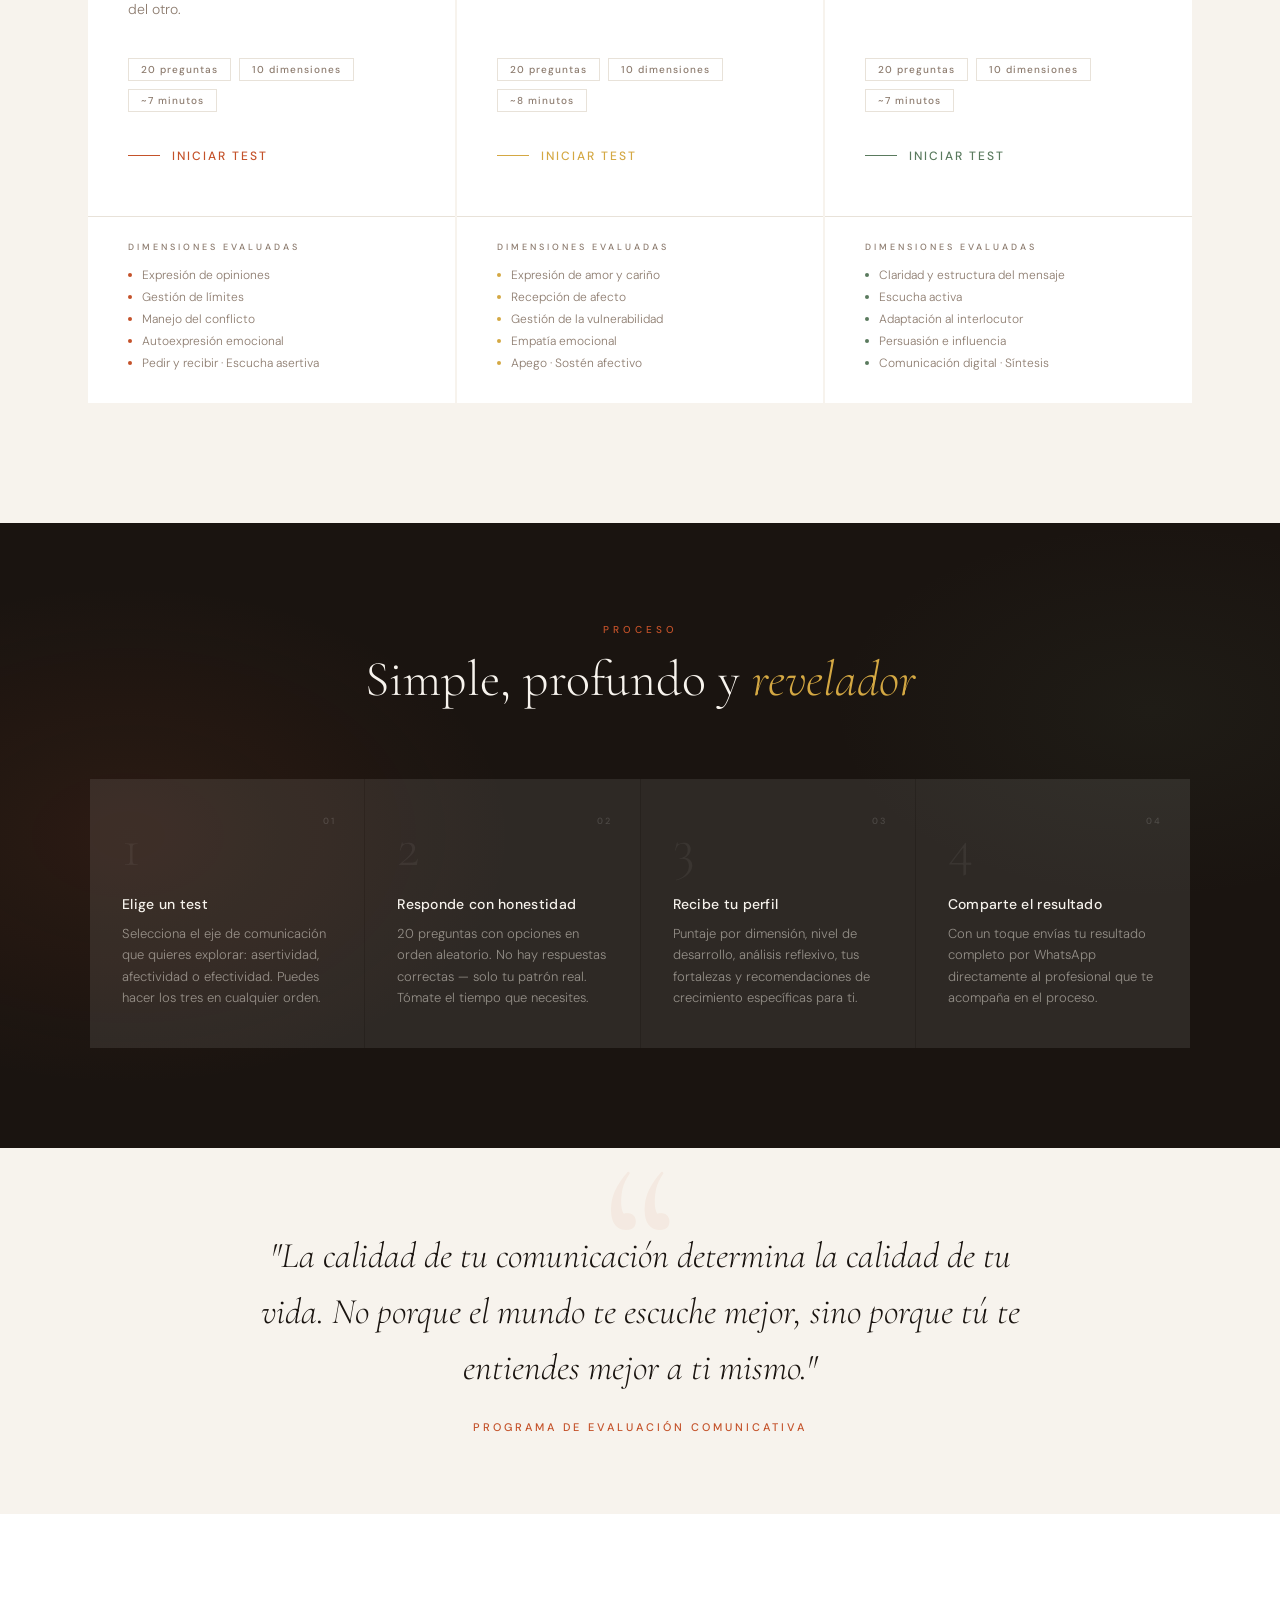
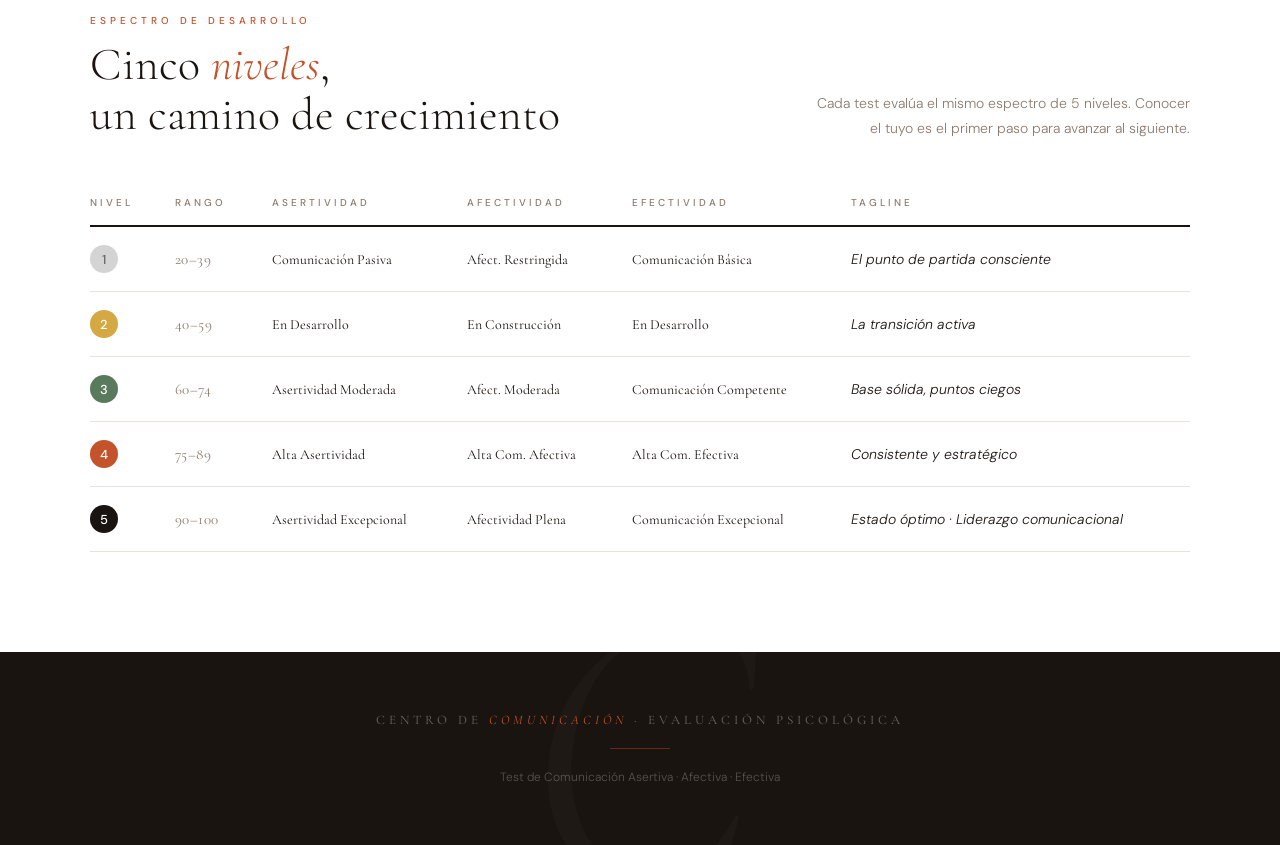
==== commit 82cca915: "Update index.html" ====
--- a/index.html
+++ b/index.html
@@ -884,7 +884,7 @@
   <p class="hero-sub">
     Tres tests clínicos independientes para evaluar tu comunicación asertiva,
     afectiva y efectiva. Resultados precisos, reflexión profunda.
-    <a href="https://enrebe.github.io/test/index.php">Texto del enlace</a>
+    <a href="https://enrebe.github.io/test/index.php">Pagina Principal</a>
   </p>
 
   <div class="hero-stats">
